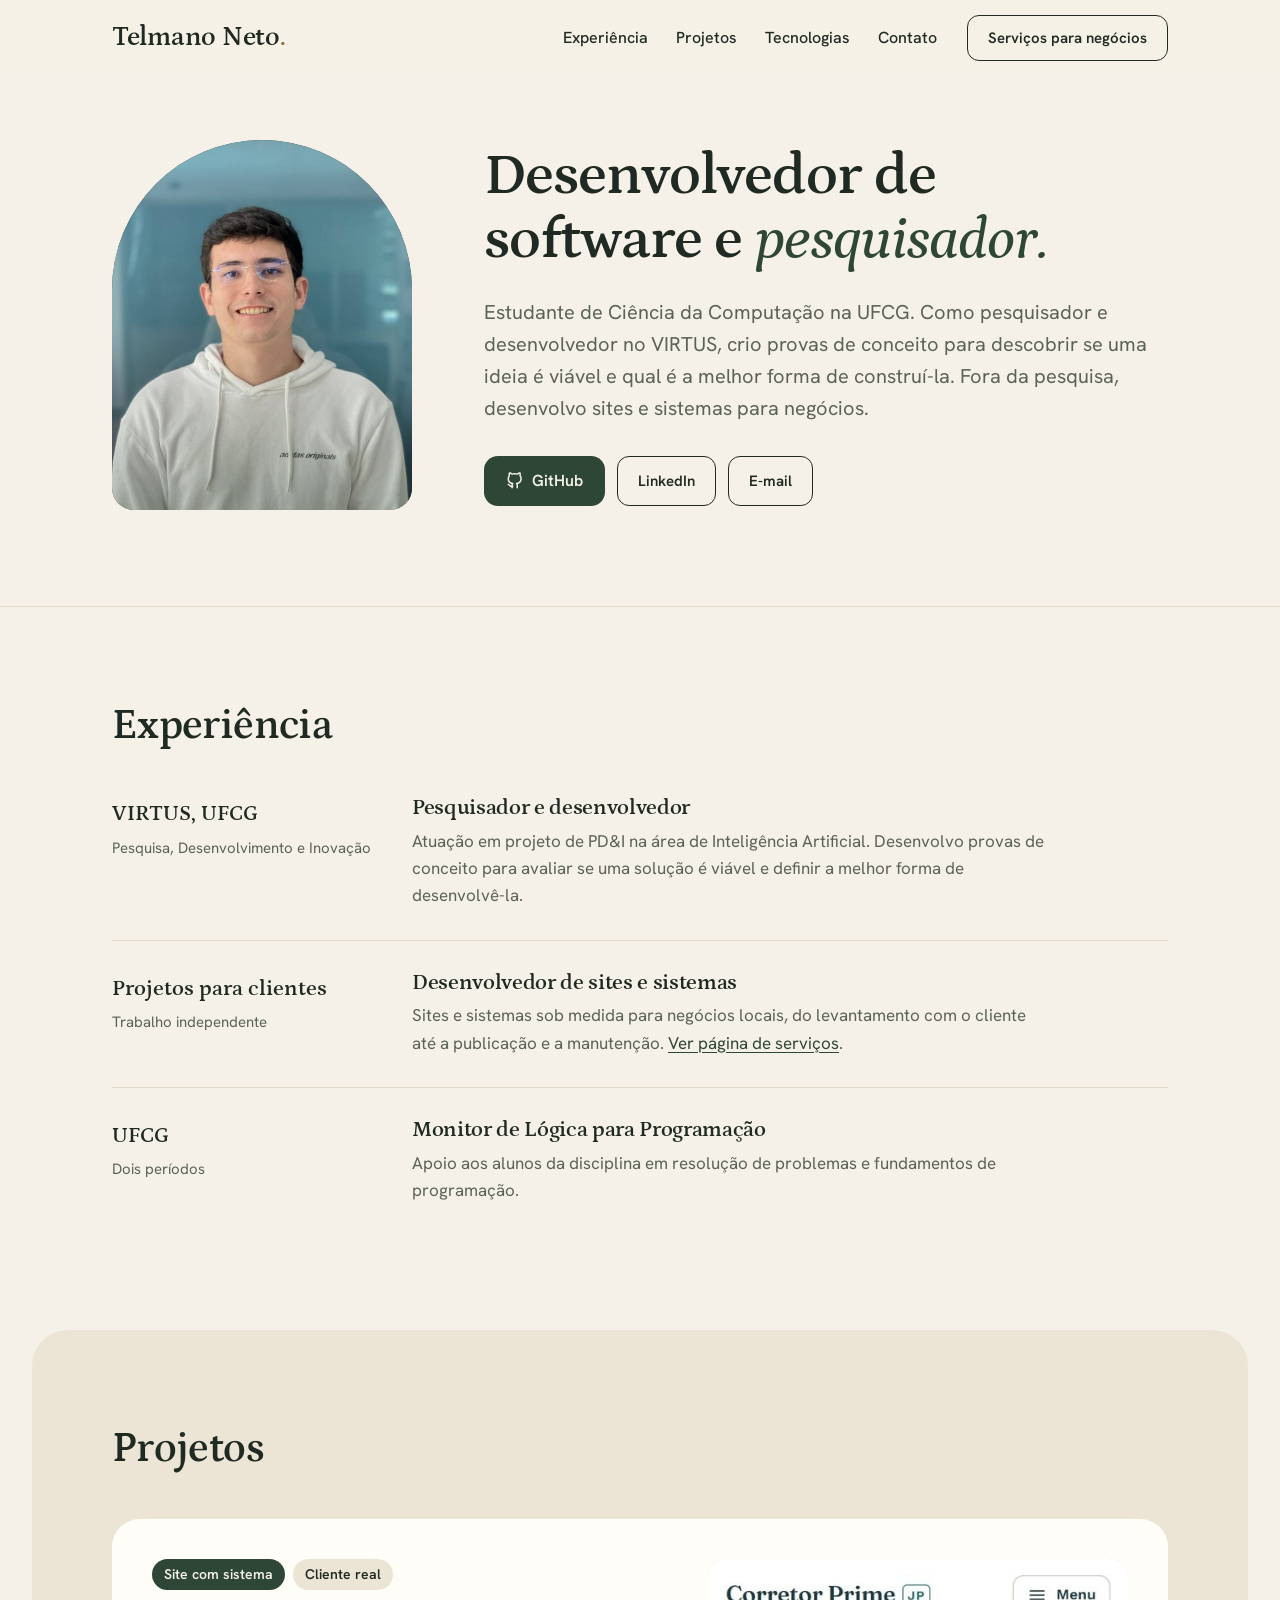
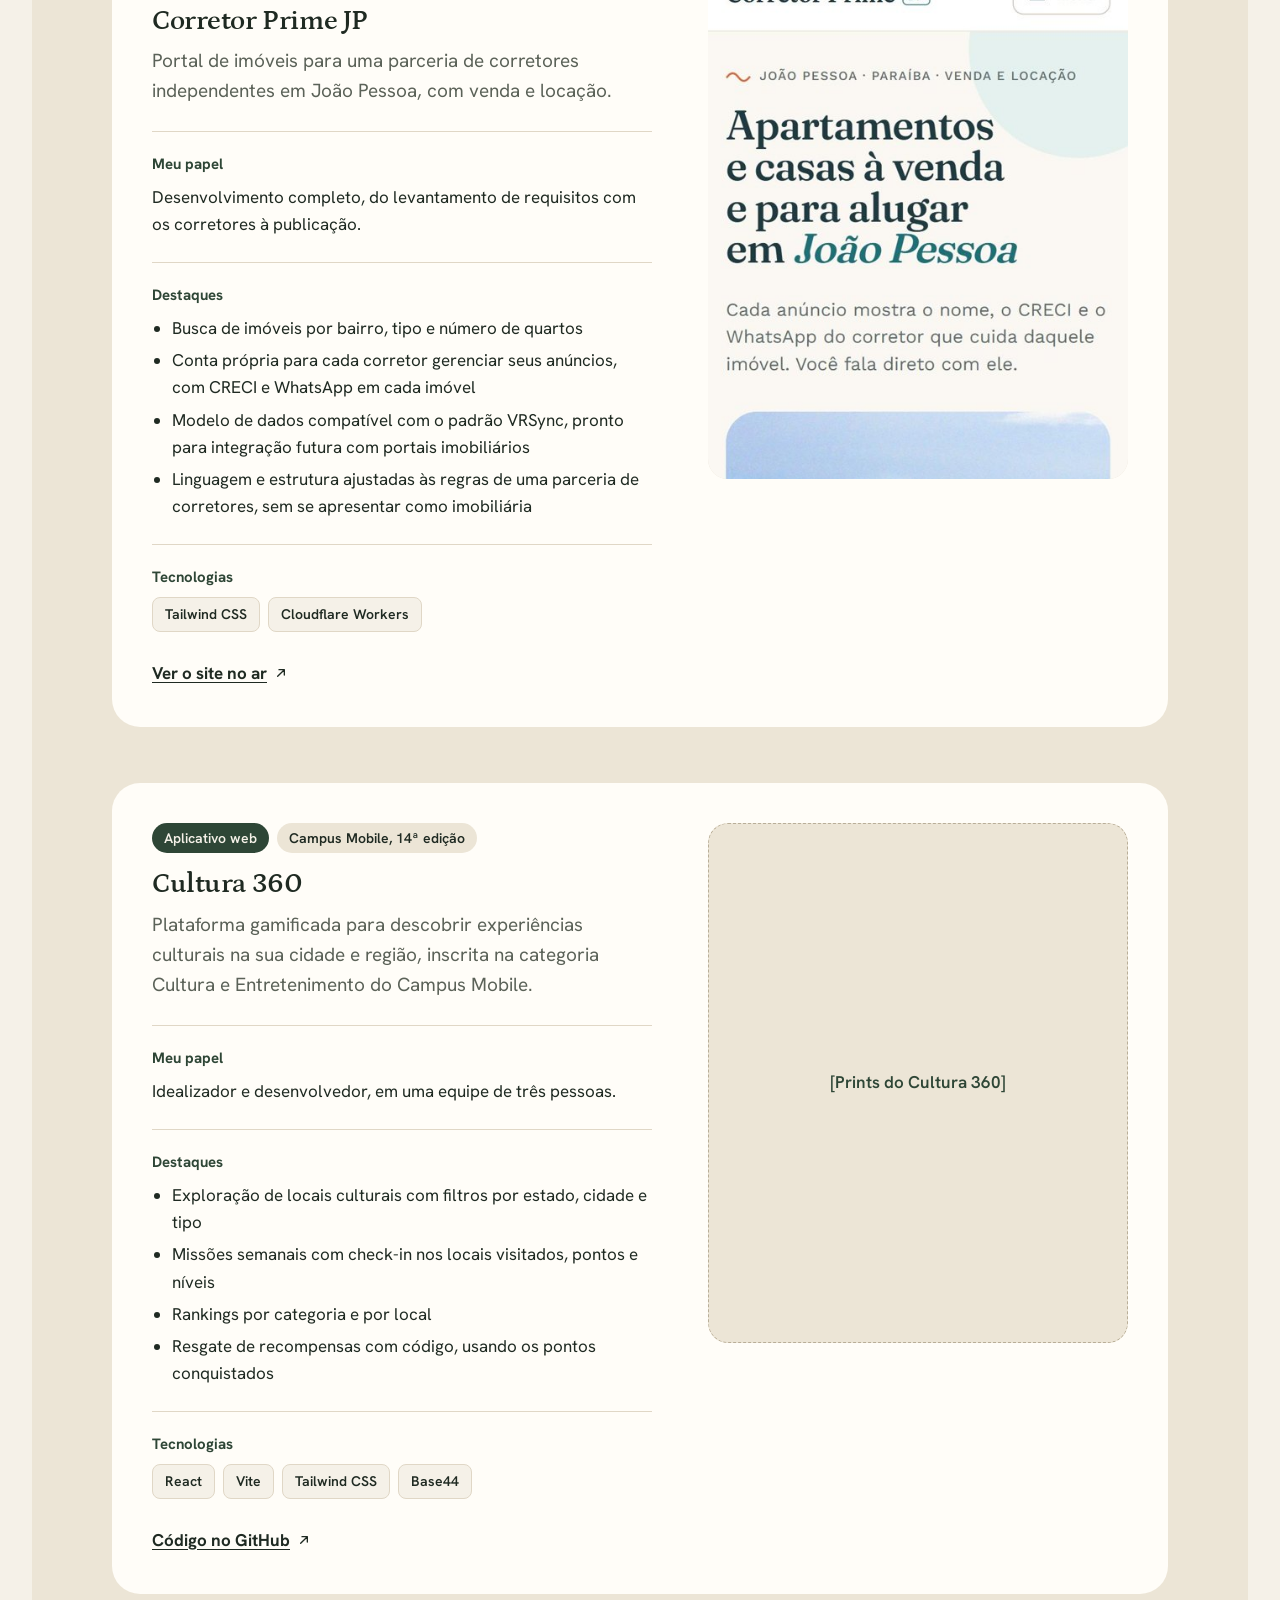
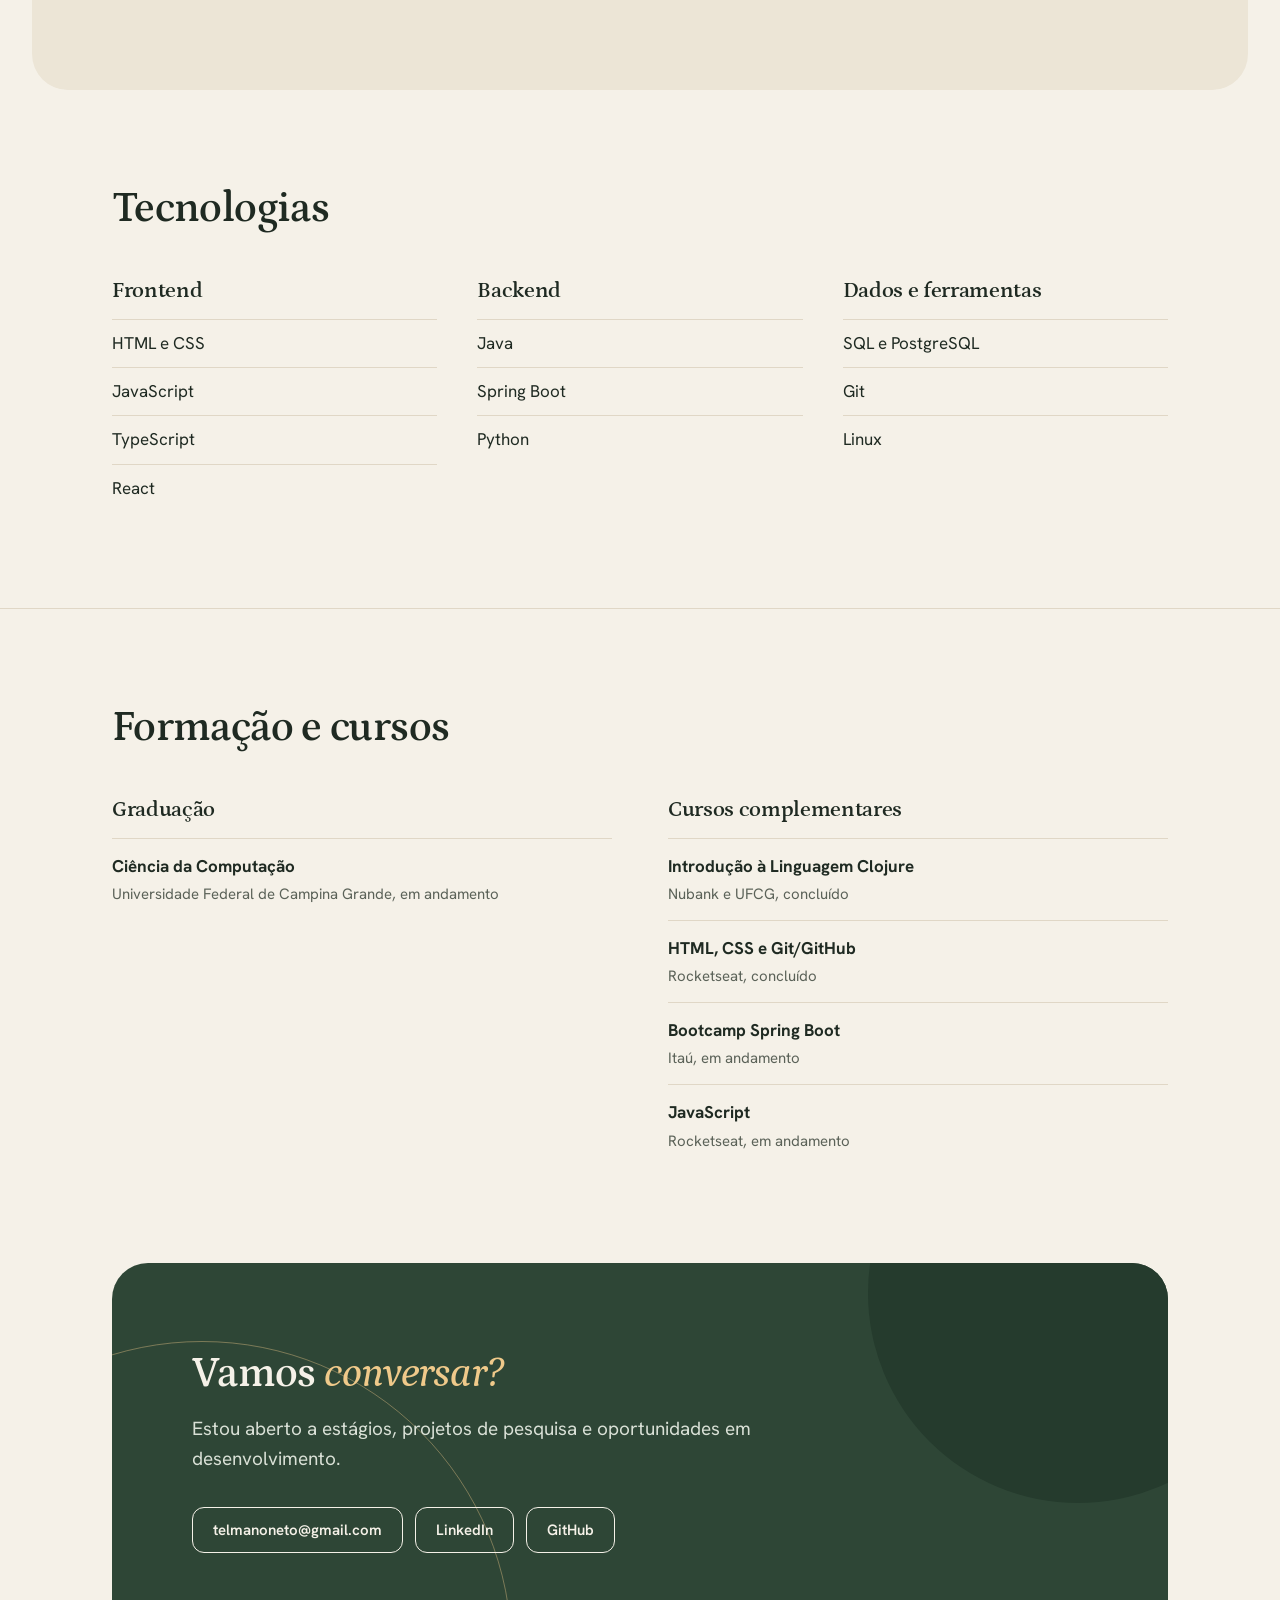
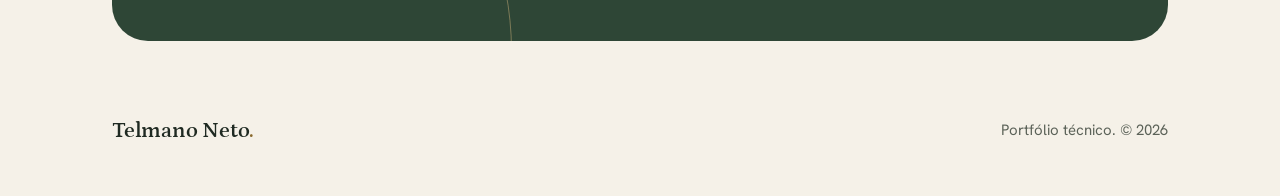
==== portfolio/index.html @ 63b296e0 "feat: novo site com página de clientes e portfólio técnico - Página de clientes na raiz (/) e portfó" ====
<!doctype html>
<html lang="pt-BR">
<head>
  <meta charset="utf-8">
  <meta name="viewport" content="width=device-width, initial-scale=1">
  <title>Telmano Neto | Portfólio técnico</title>
  <meta name="description" content="Desenvolvedor de software e pesquisador. Estudante de Ciência da Computação na UFCG.">
  <meta property="og:title" content="Telmano Neto | Portfólio técnico">
  <meta property="og:description" content="Desenvolvedor de software e pesquisador. Estudante de Ciência da Computação na UFCG.">
  <meta name="theme-color" content="#2E4636">
  <link rel="preconnect" href="https://fonts.googleapis.com">
  <link rel="preconnect" href="https://fonts.gstatic.com" crossorigin="anonymous">
  <link rel="stylesheet" href="https://fonts.googleapis.com/css2?family=Hanken+Grotesk:wght@400;500;600;700&amp;family=Petrona:ital,wght@0,500;0,600;1,500;1,600&amp;display=swap">
  <link rel="stylesheet" href="/css/portfolio.css">
</head>
<body>
  <div class="pf">

    <header class="top">
      <div class="wrap top-in">
        <a class="word" href="https://www.telmanoneto.com.br/">Telmano Neto<span>.</span></a>
        <nav class="nav" aria-label="Principal">
          <div class="nav-links">
            <a href="#experiencia">Experiência</a>
            <a href="#projetos">Projetos</a>
            <a href="#tecnologias">Tecnologias</a>
            <a href="#contato">Contato</a>
          </div>
          <a class="btn-line" href="https://www.telmanoneto.com.br/"><span><span class="btn-pre">Serviços para </span>negócios</span></a>
        </nav>
      </div>
    </header>

    <main>

      <section class="intro">
        <div class="wrap intro-grid">
          <div class="arch"><img src="/assets/telmano.jpg" alt="Telmano Neto sorrindo, de moletom branco"></div>
          <div>
            <h1>Desenvolvedor de software e <em>pesquisador.</em></h1>
            <p class="intro-lead">Estudante de Ciência da Computação na UFCG. Como pesquisador e desenvolvedor no VIRTUS, crio provas de conceito para descobrir se uma ideia é viável e qual é a melhor forma de construí-la. Fora da pesquisa, desenvolvo sites e sistemas para negócios.</p>
            <div class="links">
              <a class="btn-dark" href="https://github.com/TelmanoNeto" target="_blank" rel="noopener"><svg viewBox="0 0 24 24" fill="none" stroke="currentColor" stroke-width="2" stroke-linecap="round" stroke-linejoin="round" aria-hidden="true"><path d="M9 19c-4 1.5-4-2-6-2.5M15 21v-3.5a3 3 0 0 0-.9-2.3c3-.3 6-1.5 6-6.6a5.2 5.2 0 0 0-1.4-3.6 4.8 4.8 0 0 0-.1-3.6s-1.1-.3-3.7 1.4a12.7 12.7 0 0 0-6.6 0C5.7 1.1 4.6 1.4 4.6 1.4a4.8 4.8 0 0 0-.1 3.6A5.2 5.2 0 0 0 3 8.6c0 5.1 3 6.3 6 6.6a3 3 0 0 0-.9 2.3V21"></path></svg>GitHub</a>
              <a class="btn-line" href="https://linkedin.com/in/telmano-leite-japiass%C3%BA-neto-867205284" target="_blank" rel="noopener">LinkedIn</a>
              <a class="btn-line" href="mailto:telmanoneto@gmail.com">E-mail</a>
            </div>
          </div>
        </div>
      </section>

      <section class="sec" id="experiencia" aria-labelledby="t-xp">
        <div class="wrap">
          <h2 id="t-xp" class="sec-title">Experiência</h2>
          <ul class="xp">
            <li>
              <div class="xp-where"><b>VIRTUS, UFCG</b><span>Pesquisa, Desenvolvimento e Inovação</span></div>
              <div class="xp-what"><h3>Pesquisador e desenvolvedor</h3><p>Atuação em projeto de PD&amp;I na área de Inteligência Artificial. Desenvolvo provas de conceito para avaliar se uma solução é viável e definir a melhor forma de desenvolvê-la.</p></div>
            </li>
            <li>
              <div class="xp-where"><b>Projetos para clientes</b><span>Trabalho independente</span></div>
              <div class="xp-what"><h3>Desenvolvedor de sites e sistemas</h3><p>Sites e sistemas sob medida para negócios locais, do levantamento com o cliente até a publicação e a manutenção. <a href="https://www.telmanoneto.com.br/">Ver página de serviços</a>.</p></div>
            </li>
            <li>
              <div class="xp-where"><b>UFCG</b><span>Dois períodos</span></div>
              <div class="xp-what"><h3>Monitor de Lógica para Programação</h3><p>Apoio aos alunos da disciplina em resolução de problemas e fundamentos de programação.</p></div>
            </li>
          </ul>
        </div>
      </section>

      <section class="sec proj-sec" id="projetos" aria-labelledby="t-proj">
        <div class="wrap">
          <h2 id="t-proj" class="sec-title">Projetos</h2>
          <div class="projs">

            <article class="proj">
              <div>
                <div class="proj-meta"><span class="chip">Site com sistema</span><span class="chip chip-soft">Cliente real</span></div>
                <h3>Corretor Prime JP</h3>
                <p class="proj-sum">Portal de imóveis para uma parceria de corretores independentes em João Pessoa, com venda e locação.</p>
                <div class="proj-block">
                  <h4>Meu papel</h4>
                  <p>Desenvolvimento completo, do levantamento de requisitos com os corretores à publicação.</p>
                </div>
                <div class="proj-block">
                  <h4>Destaques</h4>
                  <ul class="proj-list"><li>Busca de imóveis por bairro, tipo e número de quartos</li><li>Conta própria para cada corretor gerenciar seus anúncios, com CRECI e WhatsApp em cada imóvel</li><li>Modelo de dados compatível com o padrão VRSync, pronto para integração futura com portais imobiliários</li><li>Linguagem e estrutura ajustadas às regras de uma parceria de corretores, sem se apresentar como imobiliária</li></ul>
                </div>
                <div class="proj-block">
                  <h4>Tecnologias</h4>
                  <div class="stack"><span>Tailwind CSS</span><span>Cloudflare Workers</span></div>
                </div>
                <div class="proj-links"><a href="https://corretor-prime-jp.corretor-prime-jp.workers.dev/" target="_blank" rel="noopener">Ver o site no ar<svg viewBox="0 0 24 24" width="16" height="16" fill="none" stroke="currentColor" stroke-width="2" stroke-linecap="round" stroke-linejoin="round" aria-hidden="true"><path d="M7 17 17 7M9 7h8v8"></path></svg></a></div>
              </div>
              <div class="proj-img">
                <img src="/assets/corretor-mobile-long.jpg" alt="Corretor Prime JP aberto no celular">

              </div>
            </article>

            <article class="proj">
              <div>
                <div class="proj-meta"><span class="chip">Aplicativo web</span><span class="chip chip-soft">Campus Mobile, 14ª edição</span></div>
                <h3>Cultura 360</h3>
                <p class="proj-sum">Plataforma gamificada para descobrir experiências culturais na sua cidade e região, inscrita na categoria Cultura e Entretenimento do Campus Mobile.</p>
                <div class="proj-block">
                  <h4>Meu papel</h4>
                  <p>Idealizador e desenvolvedor, em uma equipe de três pessoas.</p>
                </div>
                <div class="proj-block">
                  <h4>Destaques</h4>
                  <ul class="proj-list"><li>Exploração de locais culturais com filtros por estado, cidade e tipo</li><li>Missões semanais com check-in nos locais visitados, pontos e níveis</li><li>Rankings por categoria e por local</li><li>Resgate de recompensas com código, usando os pontos conquistados</li></ul>
                </div>
                <div class="proj-block">
                  <h4>Tecnologias</h4>
                  <div class="stack"><span>React</span><span>Vite</span><span>Tailwind CSS</span><span>Base44</span></div>
                </div>
                <div class="proj-links"><a href="https://github.com/TelmanoNeto/cultura-360" target="_blank" rel="noopener">Código no GitHub<svg viewBox="0 0 24 24" width="16" height="16" fill="none" stroke="currentColor" stroke-width="2" stroke-linecap="round" stroke-linejoin="round" aria-hidden="true"><path d="M7 17 17 7M9 7h8v8"></path></svg></a></div>
              </div>
              <div class="proj-img">

                <div class="proj-ph">[Prints do Cultura 360]</div>
              </div>
            </article>
          </div>
        </div>
      </section>

      <section class="sec sem-borda" id="tecnologias" aria-labelledby="t-tech">
        <div class="wrap">
          <h2 id="t-tech" class="sec-title">Tecnologias</h2>
          <div class="tech">
            <div><h3>Frontend</h3><ul><li>HTML e CSS</li><li>JavaScript</li><li>TypeScript</li><li>React</li></ul></div>
            <div><h3>Backend</h3><ul><li>Java</li><li>Spring Boot</li><li>Python</li></ul></div>
            <div><h3>Dados e ferramentas</h3><ul><li>SQL e PostgreSQL</li><li>Git</li><li>Linux</li></ul></div>
          </div>
        </div>
      </section>

      <section class="sec" aria-labelledby="t-edu">
        <div class="wrap">
          <h2 id="t-edu" class="sec-title">Formação e cursos</h2>
          <div class="edu">
            <div><h3>Graduação</h3><ul><li><b>Ciência da Computação</b><span>Universidade Federal de Campina Grande, em andamento</span></li></ul></div>
            <div><h3>Cursos complementares</h3><ul>
                <li><b>Introdução à Linguagem Clojure</b><span>Nubank e UFCG, concluído</span></li>
                <li><b>HTML, CSS e Git/GitHub</b><span>Rocketseat, concluído</span></li>
                <li><b>Bootcamp Spring Boot</b><span>Itaú, em andamento</span></li>
                <li><b>JavaScript</b><span>Rocketseat, em andamento</span></li>
              </ul></div>
          </div>
        </div>
      </section>

      <section class="end" id="contato" aria-labelledby="t-end">
        <div class="wrap">
          <div class="panel">
            <span class="arc arc-line" aria-hidden="true"></span>
            <span class="arc arc-fill" aria-hidden="true"></span>
            <h2 id="t-end">Vamos <em>conversar?</em></h2>
            <p>Estou aberto a estágios, projetos de pesquisa e oportunidades em desenvolvimento.</p>
            <div class="links">
              <a class="btn-line" href="mailto:telmanoneto@gmail.com">telmanoneto@gmail.com</a>
              <a class="btn-line" href="https://linkedin.com/in/telmano-leite-japiass%C3%BA-neto-867205284" target="_blank" rel="noopener">LinkedIn</a>
              <a class="btn-line" href="https://github.com/TelmanoNeto" target="_blank" rel="noopener">GitHub</a>
            </div>
          </div>
        </div>
      </section>

    </main>

    <footer class="foot">
      <div class="wrap foot-in">
        <a class="word" href="https://www.telmanoneto.com.br/">Telmano Neto<span>.</span></a>
        <span>Portfólio técnico. © 2026</span>
      </div>
    </footer>

  </div>

</body>
</html>
---- css/portfolio.css ----
/* Base: cores, tipografia e elementos gerais ================== */

body {
  margin: 0;
}

.pf {
  --paper: #F5F1E8;
  --paper-2: #ECE5D6;
  --card: #FFFDF8;
  --ink: #1F2A22;
  --muted: #5B6258;
  --line: #E0D7C6;
  --musgo: #2E4636;
  --musgo-deep: #253B2D;
  --areia: #EFC98A;
  --soft: #D9E0D6;
  --dot: #8A6A2E;
  font-family: 'Hanken Grotesk',system-ui,sans-serif;
  color: var(--ink);
  background: var(--paper);
  font-size: 17px;
  line-height: 1.6;
  -webkit-font-smoothing: antialiased;
  overflow-x: clip;
}

.pf * {
  box-sizing: border-box;
}

.pf ::selection {
  background: var(--areia);
  color: var(--ink);
}

.pf a {
  color: var(--musgo);
  text-underline-offset: 3px;
}

.pf a:hover {
  color: var(--musgo-deep);
}

.pf :focus-visible {
  outline: 2.5px solid var(--dot);
  outline-offset: 3px;
  border-radius: 8px;
}

.wrap {
  max-width: 1120px;
  margin: 0 auto;
  padding: 0 32px;
}

.pf h1, .pf h2, .pf h3 {
  margin: 0;
  font-family: 'Petrona',Georgia,serif;
  font-weight: 600;
  line-height: 1.08;
  letter-spacing: -0.015em;
  text-wrap: balance;
}

.pf h1 {
  font-size: clamp(40px,4.6vw,60px);
}

.pf h2 {
  font-size: clamp(30px,3.4vw,42px);
}

.pf h3 {
  font-size: 28px;
}

.pf em {
  font-style: italic;
  font-weight: 500;
}

.pf p {
  margin: 0;
  max-width: 64ch;
}


/* Cabeçalho, navegação e botões =============================== */

.top {
  position: sticky;
  top: 0;
  z-index: 20;
  background: rgba(245,241,232,.92);
  backdrop-filter: saturate(1.3) blur(10px);
}

.top-in {
  display: flex;
  justify-content: space-between;
  align-items: center;
  gap: 20px;
  min-height: 76px;
}

.pf .word {
  font-family: 'Petrona',Georgia,serif;
  font-weight: 600;
  font-size: 27px;
  letter-spacing: -0.01em;
  color: var(--ink);
  text-decoration: none;
  white-space: nowrap;
}

.word span {
  color: var(--dot);
}

.nav {
  display: flex;
  align-items: center;
  gap: 30px;
}

.nav-links {
  display: flex;
  gap: 28px;
}

.pf .nav-links a {
  color: var(--ink);
  text-decoration: none;
  font-weight: 500;
  font-size: 16px;
  padding: 10px 0;
}

.pf .nav-links a:hover {
  color: var(--musgo);
}

.pf .btn-line {
  display: inline-flex;
  align-items: center;
  gap: 8px;
  min-height: 46px;
  padding: 0 20px;
  border-radius: 12px;
  border: 1.5px solid var(--ink);
  color: var(--ink);
  font-weight: 600;
  font-size: 15px;
  text-decoration: none;
  white-space: nowrap;
  transition: background .2s ease,color .2s ease;
}

.pf .btn-line:hover {
  background: var(--ink);
  color: var(--paper);
}

.pf .btn-dark {
  display: inline-flex;
  align-items: center;
  gap: 8px;
  min-height: 50px;
  padding: 0 22px;
  border-radius: 14px;
  background: var(--musgo);
  color: var(--paper);
  font-weight: 600;
  font-size: 16px;
  text-decoration: none;
  white-space: nowrap;
}

.pf .btn-dark:hover {
  background: var(--musgo-deep);
  color: var(--paper);
}

.btn-line svg, .btn-dark svg {
  width: 18px;
  height: 18px;
  flex: none;
}


/* Apresentação ================================================ */

.intro {
  padding: 64px 0 96px;
}

.intro-grid {
  display: grid;
  grid-template-columns: 300px minmax(0,1fr);
  gap: 72px;
  align-items: center;
}

.arch {
  width: 300px;
  height: 370px;
  border-radius: 150px 150px 22px 22px;
  background: var(--musgo);
  overflow: hidden;
  position: relative;
}

.arch img {
  display: block;
  width: 100%;
  height: 100%;
  object-fit: cover;
  object-position: 50% 22%;
  transform: scale(1.35);
  transform-origin: 50% 28%;
  filter: saturate(.85) contrast(1.03);
}

.arch::after {
  content: "";
  position: absolute;
  inset: 0;
  background: linear-gradient(180deg,rgba(46,70,54,0) 55%,rgba(46,70,54,.35) 100%);
}

.intro h1 em {
  color: var(--musgo);
}

.pf .intro-lead {
  margin-top: 24px;
  font-size: 20px;
  color: var(--muted);
}

.links {
  display: flex;
  gap: 12px;
  flex-wrap: wrap;
  margin-top: 32px;
}


/* Seções ====================================================== */

.sec {
  padding: 96px 0;
  border-top: 1px solid var(--line);
}

.pf .sec-title {
  margin-bottom: 48px;
}

.sec.sem-borda {
  border-top: 0;
}


/* Experiência ================================================= */

.xp {
  list-style: none;
  margin: 0;
  padding: 0;
}

.xp li {
  display: grid;
  grid-template-columns: 260px minmax(0,1fr);
  gap: 40px;
  padding: 30px 0;
  border-top: 1px solid var(--line);
}

.xp li:first-child {
  border-top: 0;
  padding-top: 0;
}

.xp-where {
  display: flex;
  flex-direction: column;
  gap: 4px;
}

.xp-where b {
  font-family: 'Petrona',Georgia,serif;
  font-size: 22px;
  font-weight: 600;
}

.xp-where span {
  font-size: 15px;
  color: var(--muted);
}

.xp-what h3 {
  font-size: 22px;
  margin-bottom: 8px;
}

.xp-what p {
  color: var(--muted);
}


/* Projetos ==================================================== */

.proj-sec {
  background: var(--paper-2);
  border-radius: 36px;
  margin: 0 32px;
  border-top: 0;
}

.projs {
  display: flex;
  flex-direction: column;
  gap: 56px;
}

.proj {
  display: grid;
  grid-template-columns: minmax(0,1fr) 420px;
  gap: 56px;
  align-items: start;
  padding: 40px;
  border-radius: 28px;
  background: var(--card);
}

.proj-meta {
  display: flex;
  flex-wrap: wrap;
  gap: 8px;
  margin-bottom: 16px;
}

.chip {
  display: inline-flex;
  padding: 4px 12px;
  border-radius: 999px;
  background: var(--musgo);
  color: var(--paper);
  font-size: 14px;
  font-weight: 600;
}

.chip-soft {
  background: var(--paper-2);
  color: var(--ink);
}

.pf .proj-sum {
  margin-top: 10px;
  font-size: 19px;
  color: var(--muted);
}

.proj-block {
  margin-top: 24px;
  padding-top: 20px;
  border-top: 1px solid var(--line);
}

.proj-block h4 {
  margin: 0 0 8px;
  font-size: 15px;
  font-weight: 700;
  color: var(--musgo);
}

.proj-list {
  margin: 0;
  padding-left: 20px;
}

.proj-list li {
  margin: 5px 0;
}

.stack {
  display: flex;
  flex-wrap: wrap;
  gap: 8px;
}

.stack span {
  padding: 5px 12px;
  border-radius: 8px;
  border: 1px solid var(--line);
  font-size: 14px;
  font-weight: 600;
  background: var(--paper);
}

.proj-links {
  display: flex;
  gap: 20px;
  flex-wrap: wrap;
  margin-top: 28px;
}

.pf .proj-links a {
  display: inline-flex;
  align-items: center;
  gap: 6px;
  font-weight: 700;
  color: var(--ink);
}

.proj-img {
  border-radius: 20px;
  overflow: hidden;
  background: var(--paper-2);
  height: 520px;
  display: grid;
  place-items: center;
}

.proj-img img {
  display: block;
  width: 100%;
  height: 100%;
  object-fit: cover;
  object-position: top;
}

.proj-ph {
  padding: 24px;
  text-align: center;
  color: var(--musgo);
  font-weight: 600;
  border: 1.5px dashed #B9AE98;
  border-radius: 20px;
  width: 100%;
  height: 100%;
  display: grid;
  place-items: center;
}


/* Tecnologias ================================================= */

.tech {
  display: grid;
  grid-template-columns: repeat(3,minmax(0,1fr));
  gap: 40px;
}

.tech h3 {
  font-size: 22px;
  margin-bottom: 16px;
}

.tech ul {
  list-style: none;
  margin: 0;
  padding: 0;
}

.tech li {
  padding: 10px 0;
  border-top: 1px solid var(--line);
}


/* Formação ==================================================== */

.edu {
  display: grid;
  grid-template-columns: repeat(2,minmax(0,1fr));
  gap: 56px;
}

.edu h3 {
  font-size: 22px;
  margin-bottom: 16px;
}

.edu ul {
  list-style: none;
  margin: 0;
  padding: 0;
}

.edu li {
  padding: 14px 0;
  border-top: 1px solid var(--line);
  display: flex;
  flex-direction: column;
  gap: 2px;
}

.edu li span {
  font-size: 15px;
  color: var(--muted);
}


/* Contato ===================================================== */

.end {
  padding: 0 0 32px;
}

.panel {
  position: relative;
  border-radius: 36px;
  background: var(--musgo);
  color: var(--paper);
  overflow: hidden;
  isolation: isolate;
  padding: 88px 80px;
}

.arc {
  position: absolute;
  border-radius: 50%;
  pointer-events: none;
  z-index: -1;
}

.arc-line {
  border: 1.5px solid var(--areia);
  opacity: .4;
  width: 620px;
  height: 620px;
  left: -220px;
  bottom: -320px;
}

.arc-fill {
  background: var(--musgo-deep);
  width: 420px;
  height: 420px;
  right: -120px;
  top: -180px;
}

.panel h2 {
  color: var(--paper);
}

.panel h2 em {
  color: var(--areia);
}

.pf .panel p {
  margin-top: 18px;
  font-size: 19px;
  color: var(--soft);
}

.panel .links a {
  border-color: var(--paper);
  color: var(--paper);
}

.panel .links a:hover {
  background: var(--paper);
  color: var(--ink);
}


/* Rodapé ====================================================== */

.foot {
  padding: 40px 0 48px;
  color: var(--muted);
  font-size: 15px;
}

.foot-in {
  display: flex;
  justify-content: space-between;
  align-items: center;
  gap: 16px;
  flex-wrap: wrap;
}

.foot .word {
  font-size: 22px;
}


/* Animações =================================================== */

@media (prefers-reduced-motion:no-preference) {
  .intro-grid {
    animation: rise .9s cubic-bezier(.16,1,.3,1) both;
  }
}

@keyframes rise {
  from {
    opacity: 0;
    transform: translateY(24px);
  }
  to {
    opacity: 1;
    transform: none;
  }
}


/* Responsivo ================================================== */

@media (max-width:980px) {
  .wrap {
    padding: 0 24px;
  }
  .intro-grid {
    grid-template-columns: minmax(0,1fr);
    gap: 40px;
  }
  .xp li {
    grid-template-columns: minmax(0,1fr);
    gap: 8px;
  }
  .proj-sec {
    margin: 0 12px;
    border-radius: 28px;
  }
  .proj {
    grid-template-columns: minmax(0,1fr);
    padding: 28px;
  }
  .proj-img {
    height: 420px;
  }
  .tech {
    grid-template-columns: repeat(2,minmax(0,1fr));
  }
  .panel {
    padding: 64px 32px;
    border-radius: 28px;
  }
  .sec {
    padding: 80px 0;
  }
}

@media (max-width:640px) {
  .wrap {
    padding: 0 16px;
  }
  .nav-links {
    display: none;
  }
  .pf .word {
    font-size: 23px;
  }
  .btn-pre {
    display: none;
  }
  .arch {
    width: 240px;
    height: 300px;
  }
  .proj {
    padding: 20px;
  }
  .proj-img {
    height: 360px;
  }
  .tech, .edu {
    grid-template-columns: minmax(0,1fr);
  }
  .panel {
    padding: 56px 22px;
  }
  .proj-sec {
    margin: 0 6px;
  }
}
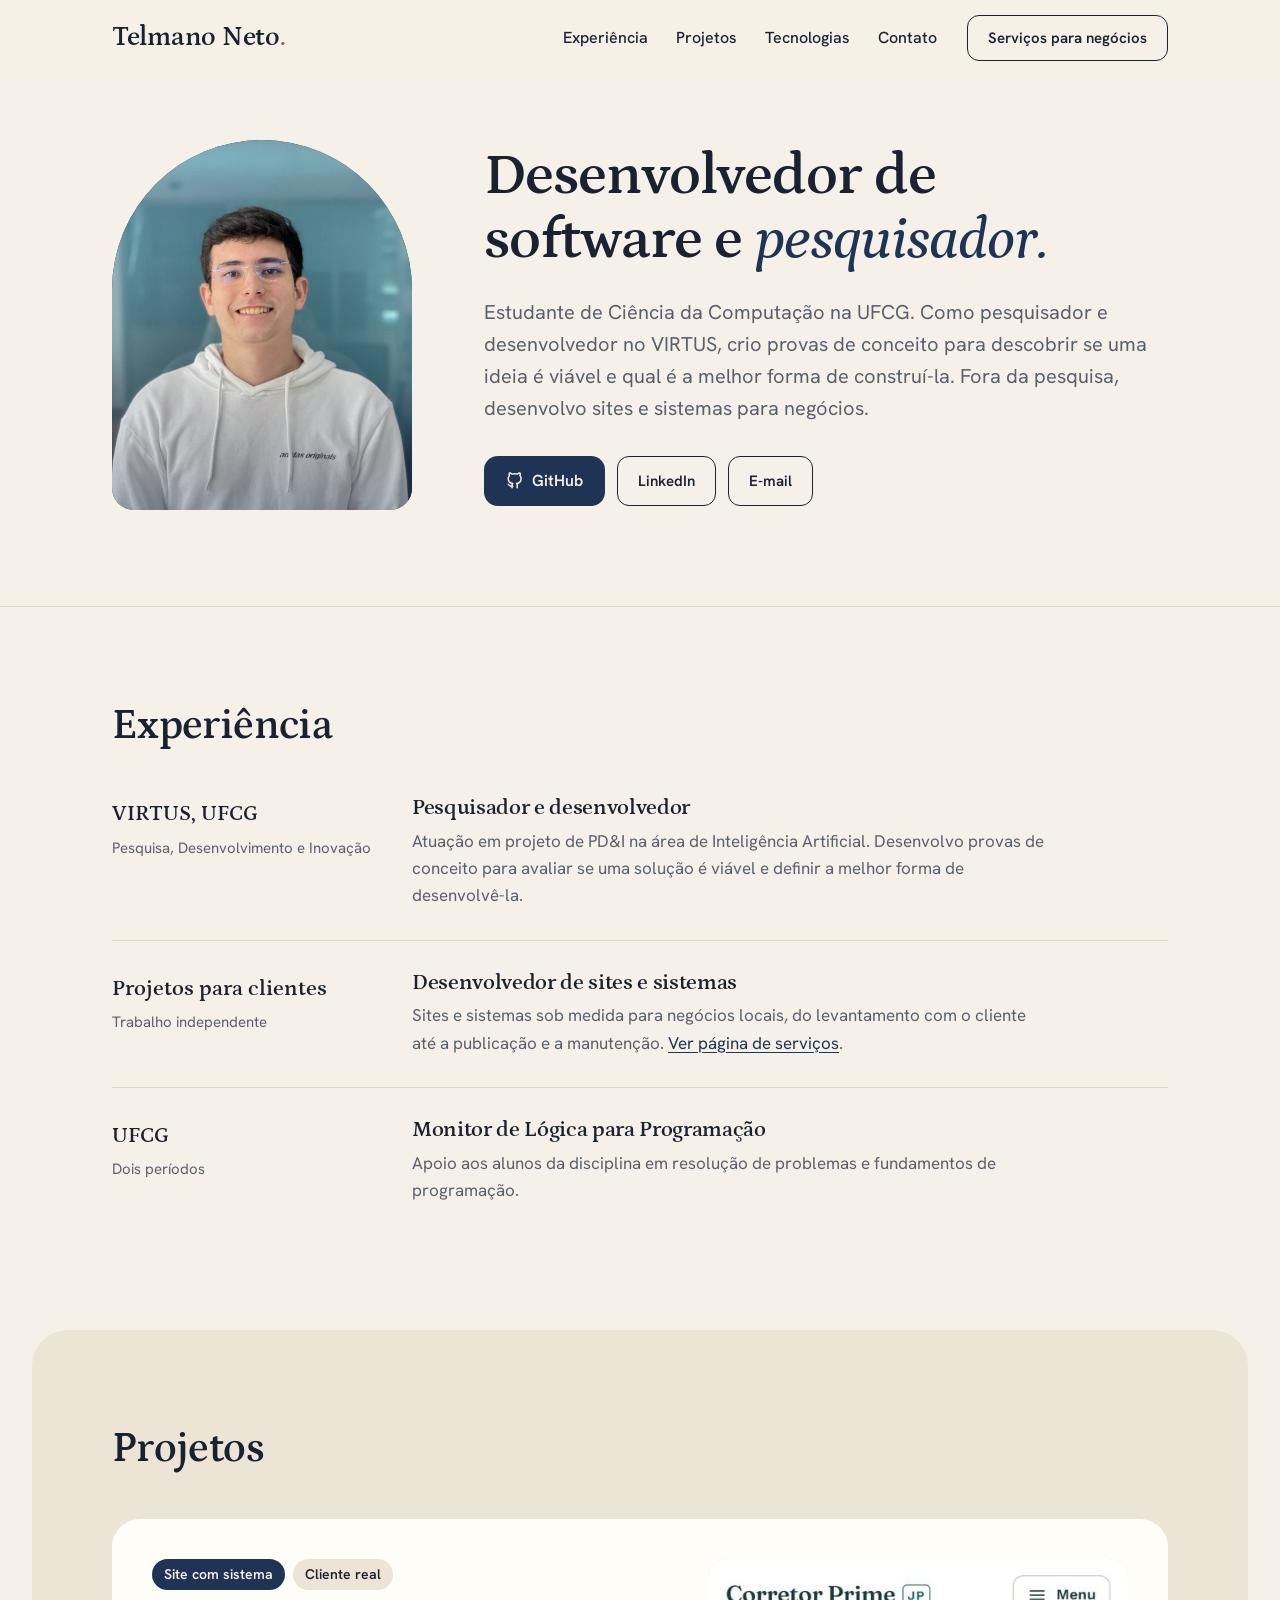
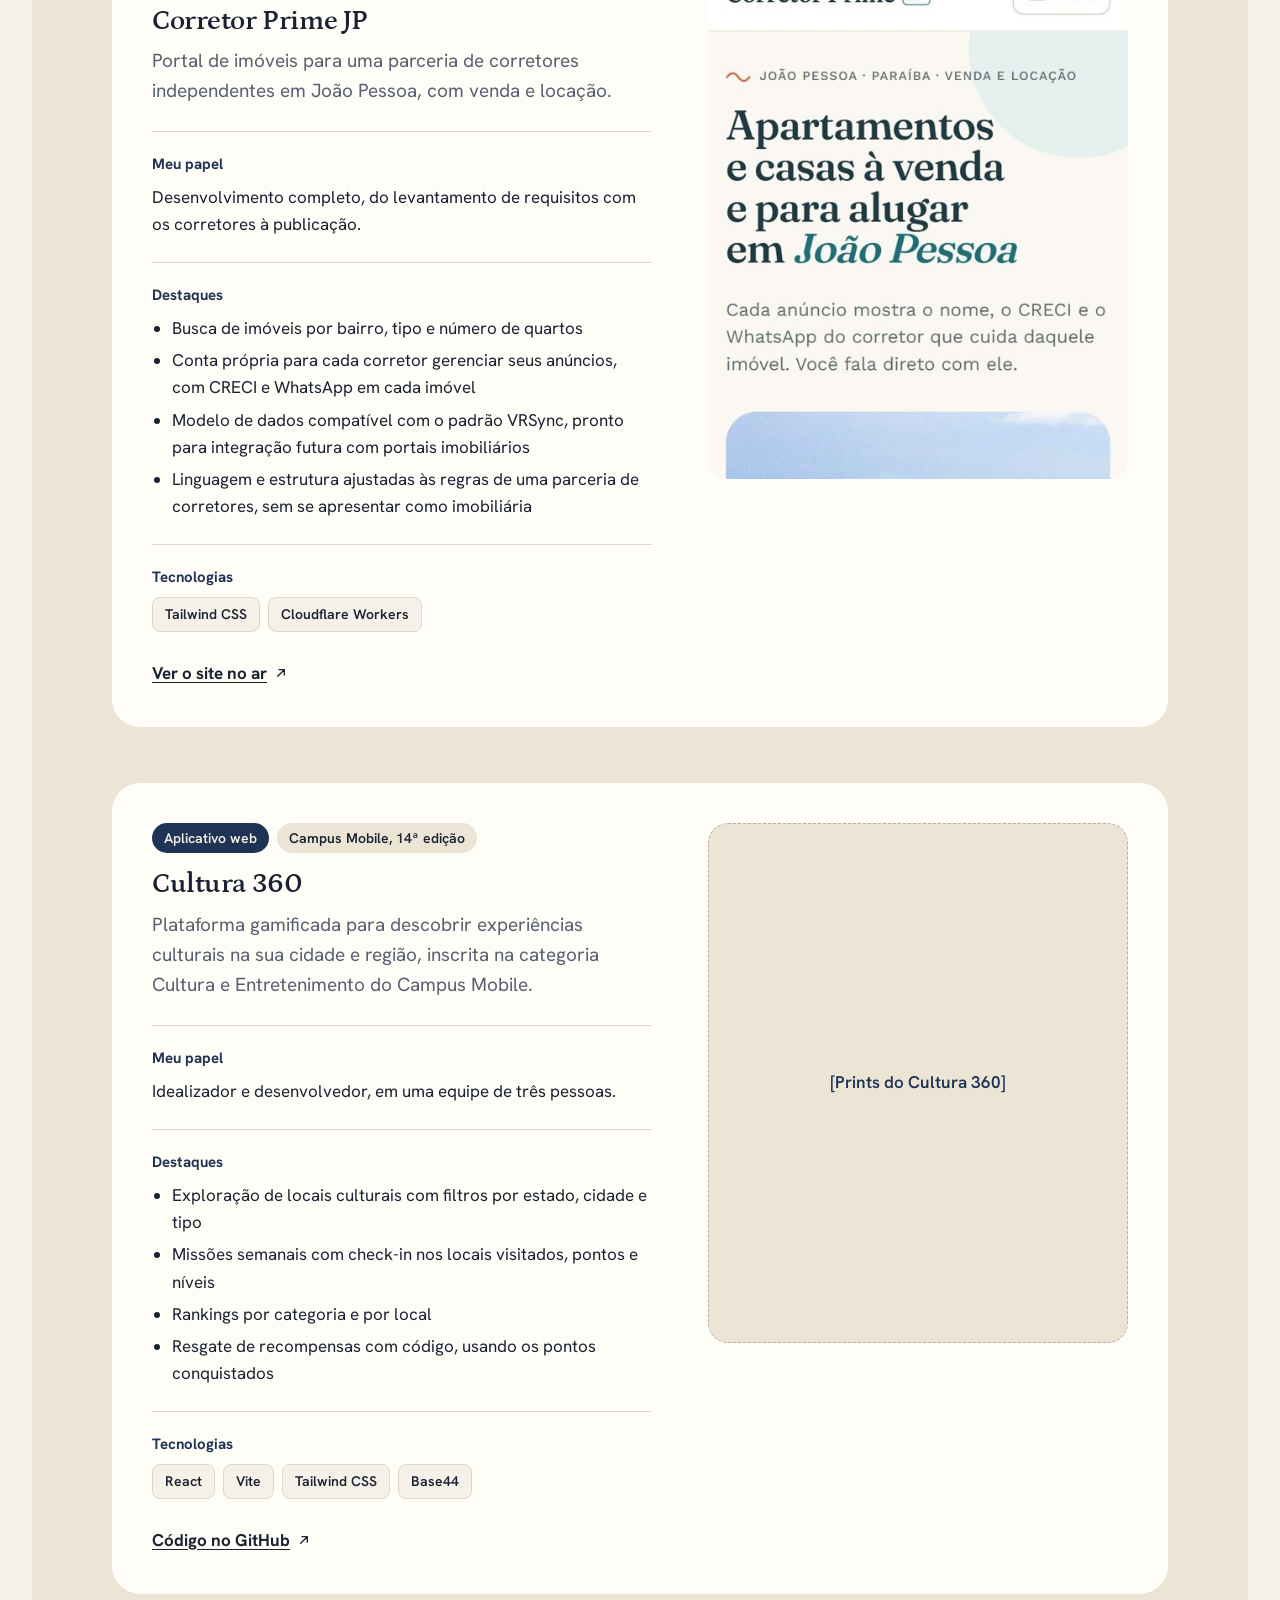
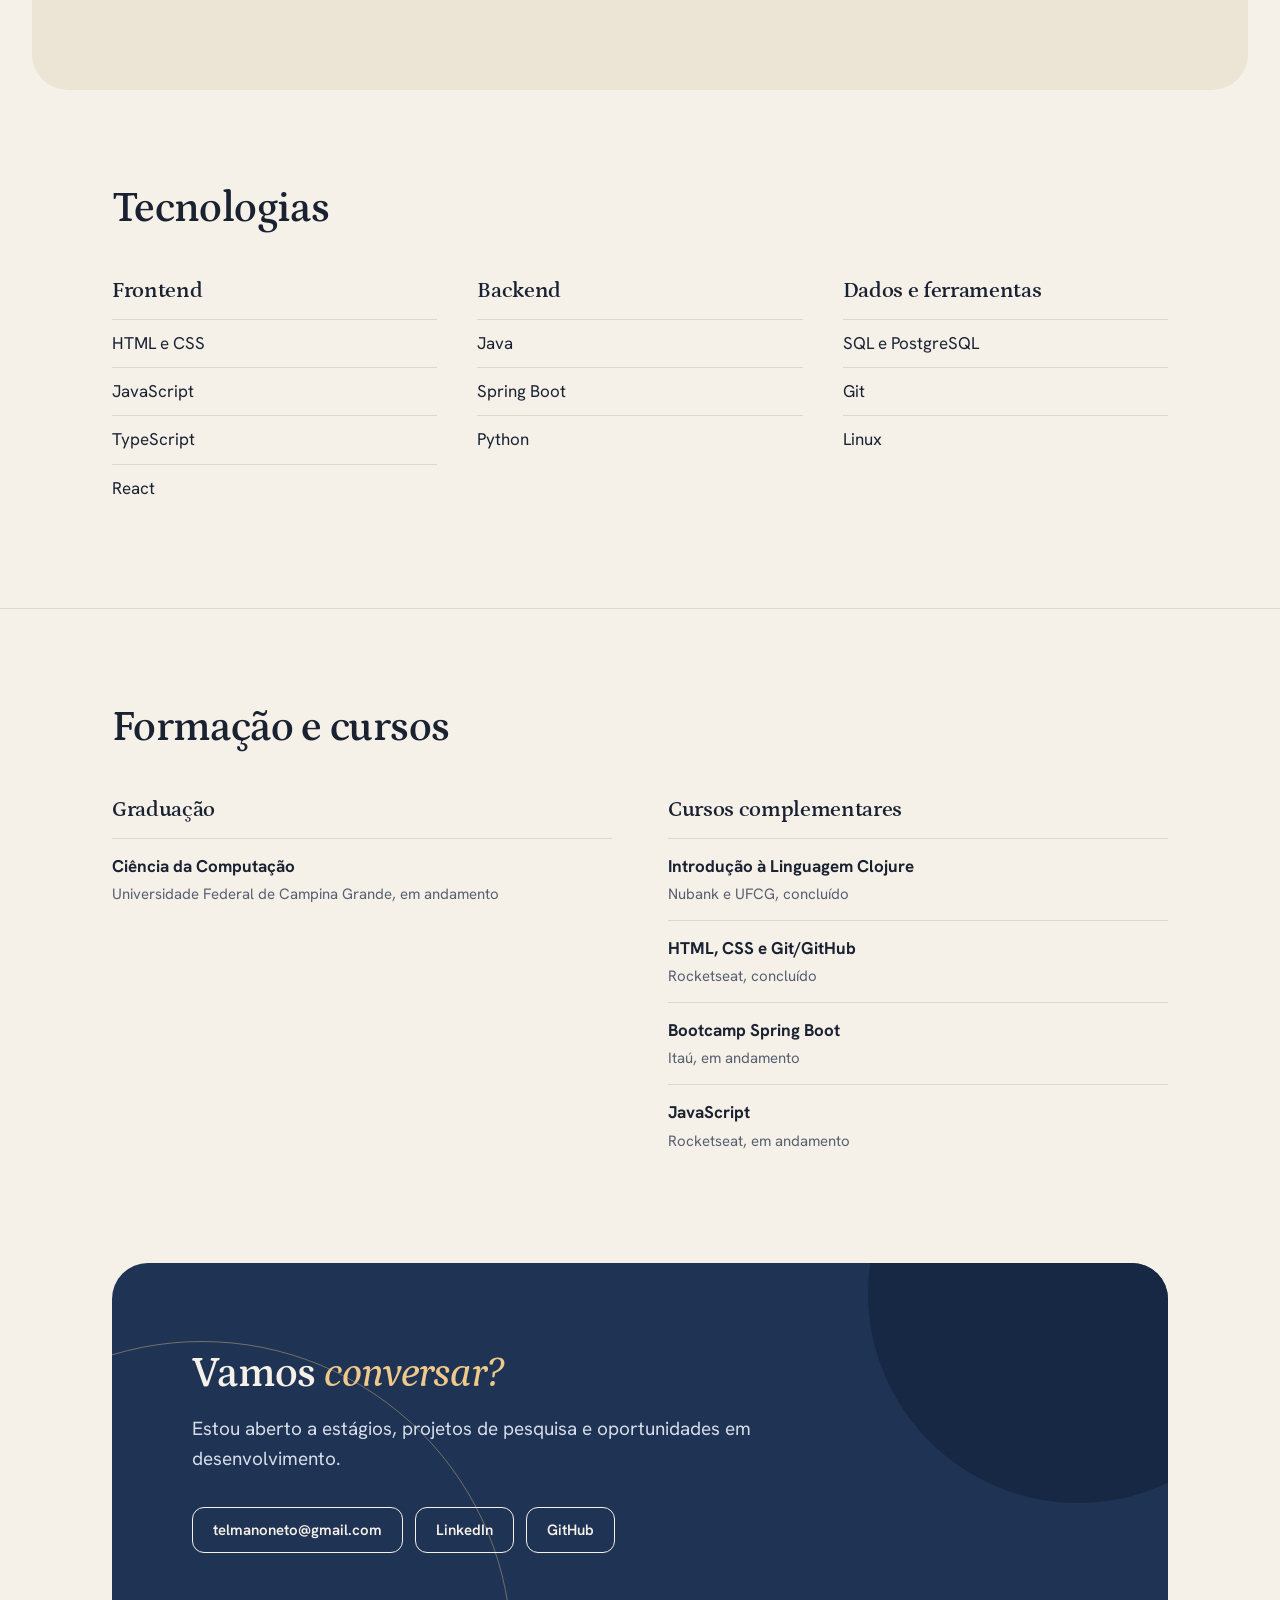
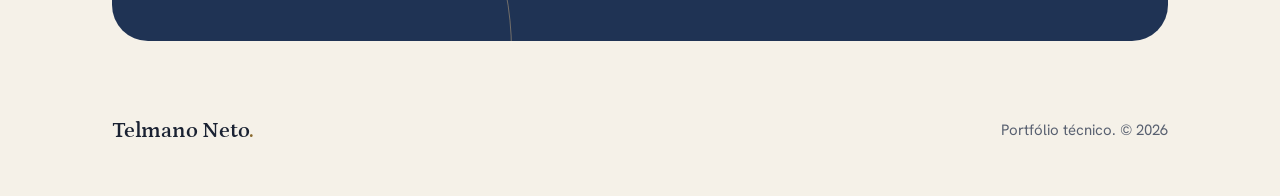
==== commit 18bc98ae: "style: troca o verde-musgo por azul-marinho Variáveis --musgo renomeadas para --marinho; texto e cin" ====
--- a/portfolio/index.html
+++ b/portfolio/index.html
@@ -7,7 +7,7 @@
   <meta name="description" content="Desenvolvedor de software e pesquisador. Estudante de Ciência da Computação na UFCG.">
   <meta property="og:title" content="Telmano Neto | Portfólio técnico">
   <meta property="og:description" content="Desenvolvedor de software e pesquisador. Estudante de Ciência da Computação na UFCG.">
-  <meta name="theme-color" content="#2E4636">
+  <meta name="theme-color" content="#1F3354">
   <link rel="preconnect" href="https://fonts.googleapis.com">
   <link rel="preconnect" href="https://fonts.gstatic.com" crossorigin="anonymous">
   <link rel="stylesheet" href="https://fonts.googleapis.com/css2?family=Hanken+Grotesk:wght@400;500;600;700&amp;family=Petrona:ital,wght@0,500;0,600;1,500;1,600&amp;display=swap">
--- a/css/portfolio.css
+++ b/css/portfolio.css
@@ -8,13 +8,13 @@
   --paper: #F5F1E8;
   --paper-2: #ECE5D6;
   --card: #FFFDF8;
-  --ink: #1F2A22;
-  --muted: #5B6258;
+  --ink: #1A2232;
+  --muted: #586070;
   --line: #E0D7C6;
-  --musgo: #2E4636;
-  --musgo-deep: #253B2D;
+  --marinho: #1F3354;
+  --marinho-deep: #172844;
   --areia: #EFC98A;
-  --soft: #D9E0D6;
+  --soft: #D5DDE9;
   --dot: #8A6A2E;
   font-family: 'Hanken Grotesk',system-ui,sans-serif;
   color: var(--ink);
@@ -35,12 +35,12 @@
 }
 
 .pf a {
-  color: var(--musgo);
+  color: var(--marinho);
   text-underline-offset: 3px;
 }
 
 .pf a:hover {
-  color: var(--musgo-deep);
+  color: var(--marinho-deep);
 }
 
 .pf :focus-visible {
@@ -139,7 +139,7 @@
 }
 
 .pf .nav-links a:hover {
-  color: var(--musgo);
+  color: var(--marinho);
 }
 
 .pf .btn-line {
@@ -170,7 +170,7 @@
   min-height: 50px;
   padding: 0 22px;
   border-radius: 14px;
-  background: var(--musgo);
+  background: var(--marinho);
   color: var(--paper);
   font-weight: 600;
   font-size: 16px;
@@ -179,7 +179,7 @@
 }
 
 .pf .btn-dark:hover {
-  background: var(--musgo-deep);
+  background: var(--marinho-deep);
   color: var(--paper);
 }
 
@@ -207,7 +207,7 @@
   width: 300px;
   height: 370px;
   border-radius: 150px 150px 22px 22px;
-  background: var(--musgo);
+  background: var(--marinho);
   overflow: hidden;
   position: relative;
 }
@@ -227,11 +227,11 @@
   content: "";
   position: absolute;
   inset: 0;
-  background: linear-gradient(180deg,rgba(46,70,54,0) 55%,rgba(46,70,54,.35) 100%);
+  background: linear-gradient(180deg,rgba(31,51,84,0) 55%,rgba(31,51,84,.35) 100%);
 }
 
 .intro h1 em {
-  color: var(--musgo);
+  color: var(--marinho);
 }
 
 .pf .intro-lead {
@@ -348,7 +348,7 @@
   display: inline-flex;
   padding: 4px 12px;
   border-radius: 999px;
-  background: var(--musgo);
+  background: var(--marinho);
   color: var(--paper);
   font-size: 14px;
   font-weight: 600;
@@ -375,7 +375,7 @@
   margin: 0 0 8px;
   font-size: 15px;
   font-weight: 700;
-  color: var(--musgo);
+  color: var(--marinho);
 }
 
 .proj-list {
@@ -437,7 +437,7 @@
 .proj-ph {
   padding: 24px;
   text-align: center;
-  color: var(--musgo);
+  color: var(--marinho);
   font-weight: 600;
   border: 1.5px dashed #B9AE98;
   border-radius: 20px;
@@ -515,7 +515,7 @@
 .panel {
   position: relative;
   border-radius: 36px;
-  background: var(--musgo);
+  background: var(--marinho);
   color: var(--paper);
   overflow: hidden;
   isolation: isolate;
@@ -539,7 +539,7 @@
 }
 
 .arc-fill {
-  background: var(--musgo-deep);
+  background: var(--marinho-deep);
   width: 420px;
   height: 420px;
   right: -120px;
